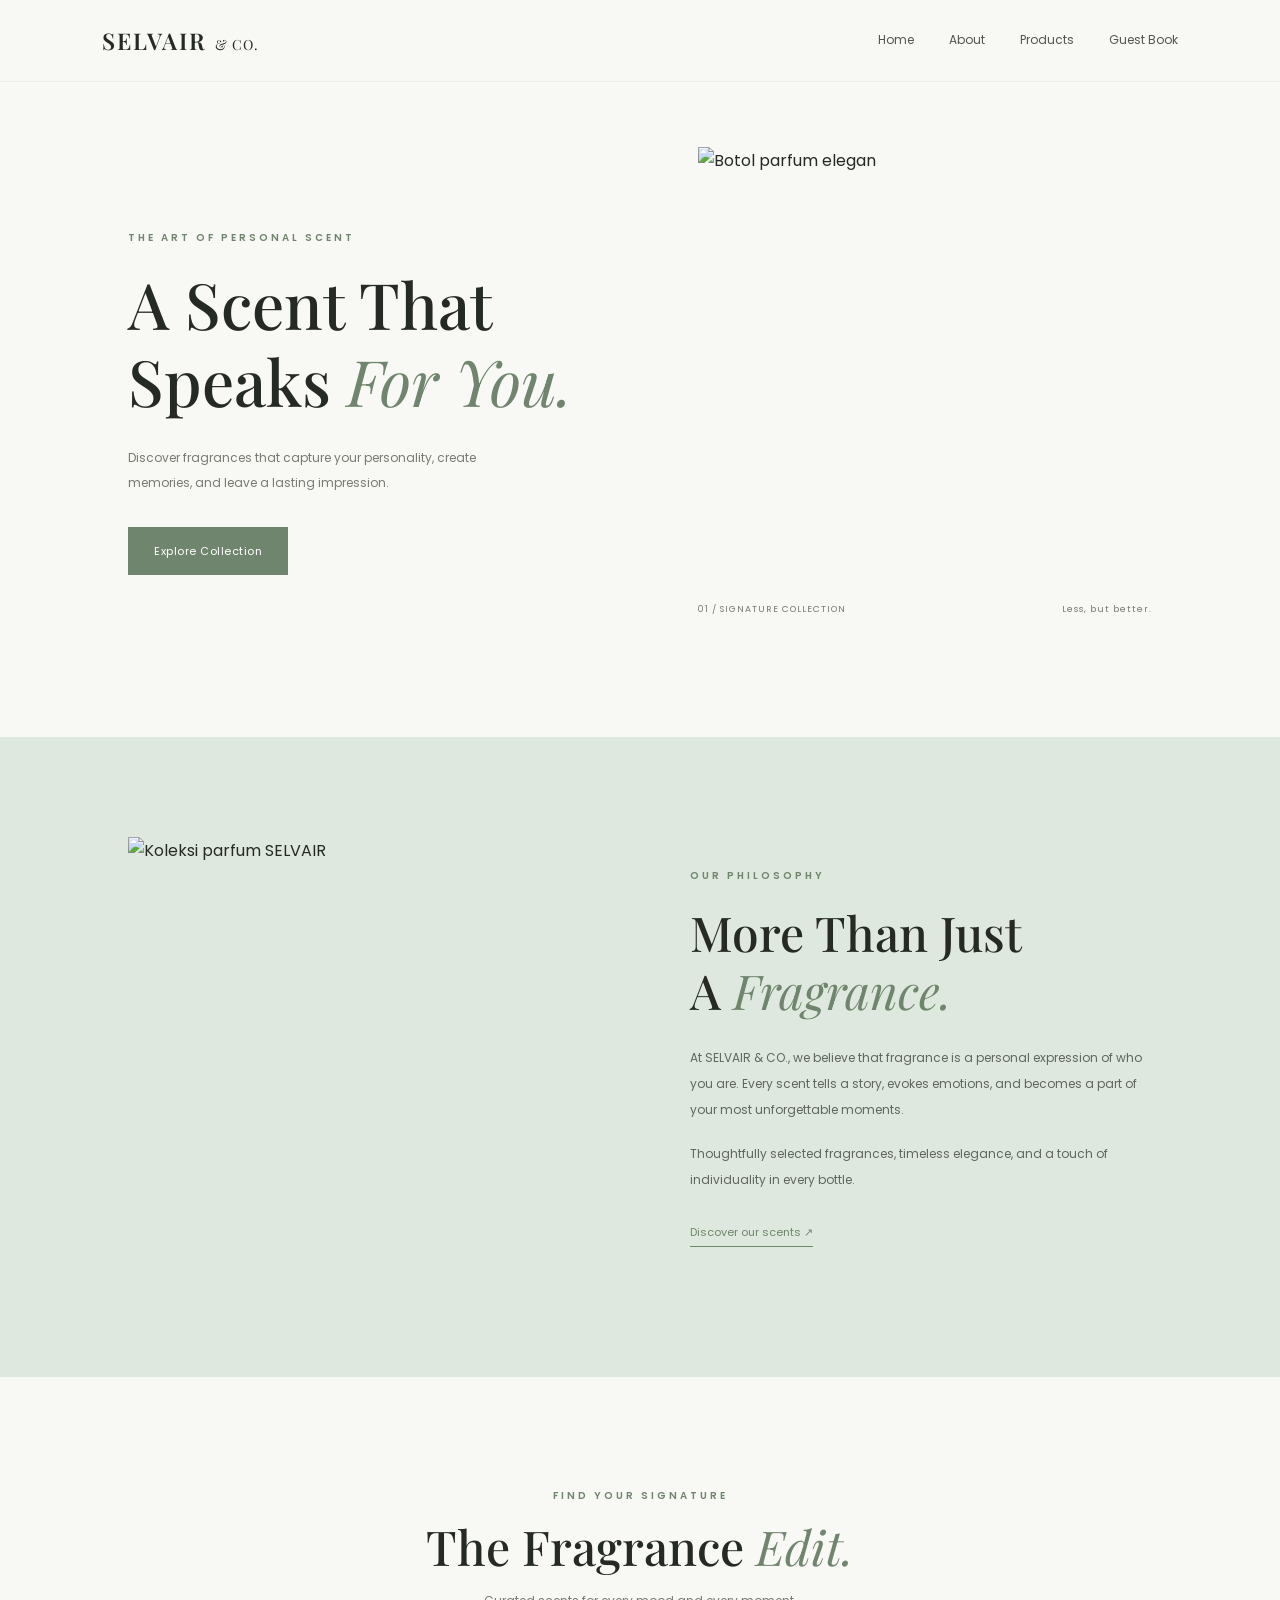
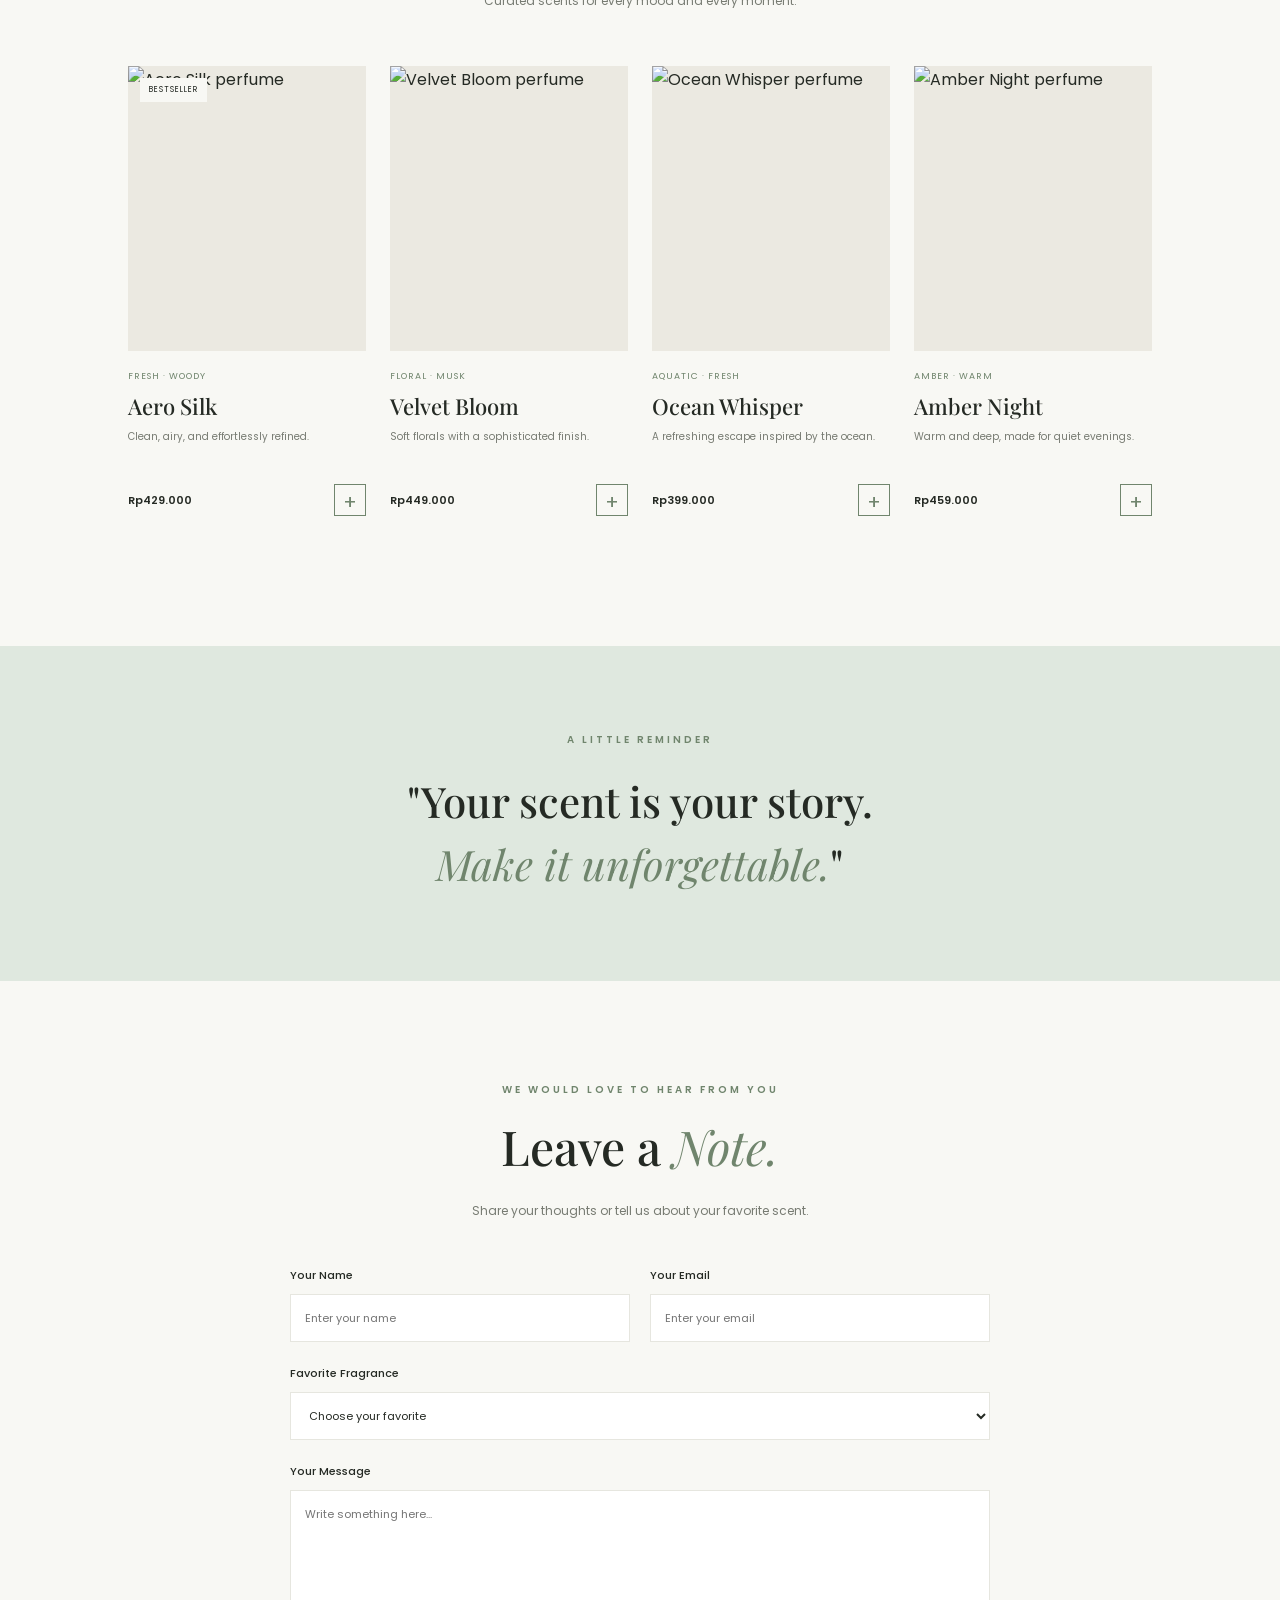
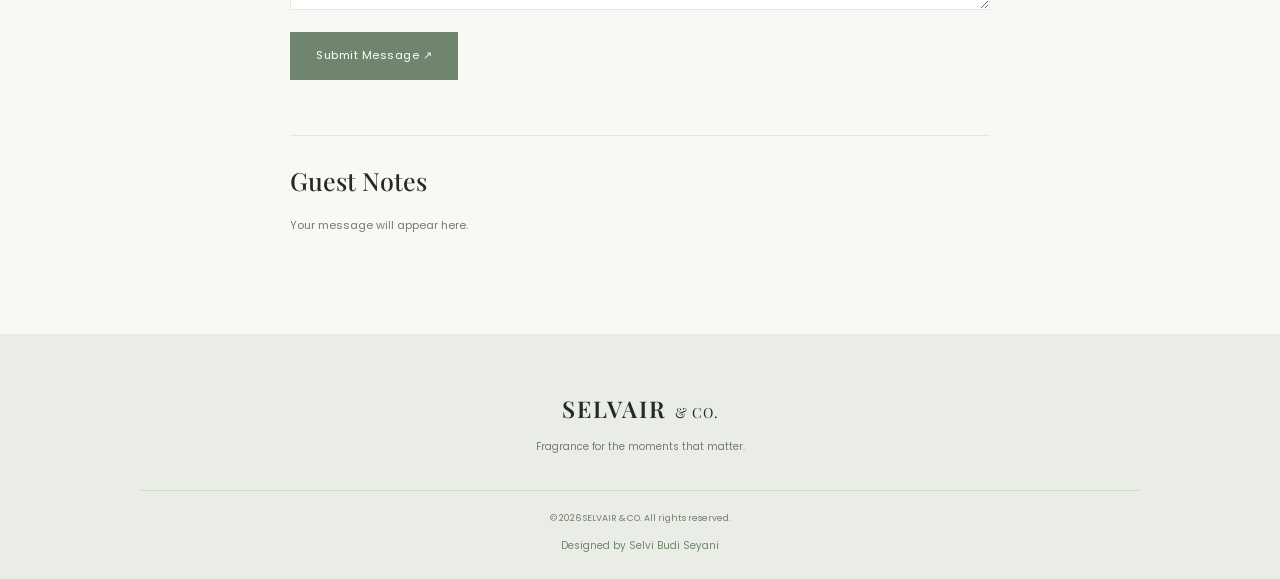
==== indext.html @ 97bc2bb8 "paket htmlh" ====
<!DOCTYPE html>
<html lang="id">
<head>
    <meta charset="UTF-8">
    <meta name="viewport" content="width=device-width, initial-scale=1.0">
    <title>SELVAIR & CO. | Perfume Store</title>

    <link rel="preconnect" href="https://fonts.googleapis.com">
    <link rel="preconnect" href="https://fonts.gstatic.com" crossorigin>
    <link href="https://fonts.googleapis.com/css2?family=Playfair+Display:wght@400;500;600;700&family=Poppins:wght@300;400;500;600&display=swap" rel="stylesheet">

    <link rel="stylesheet" href="style.css">
</head>
<body>

    <header class="navbar">
        <a href="#home" class="logo">SELVAIR <span>& CO.</span></a>

        <button class="menu-toggle" id="menuToggle"
            aria-label="Buka menu" aria-expanded="false">
            ☰
        </button>

        <nav id="navMenu">
            <a href="#home">Home</a>
            <a href="#about">About</a>
            <a href="#products">Products</a>
            <a href="#guestbook">Guest Book</a>
        </nav>
    </header>

    <main>
        <section class="hero" id="home">
            <div class="hero-content">
                <p class="eyebrow">THE ART OF PERSONAL SCENT</p>
                <h1>A Scent That<br>Speaks <em>For You.</em></h1>
                <p class="hero-description">
                    Discover fragrances that capture your personality,
                    create memories, and leave a lasting impression.
                </p>
                <a href="#products" class="button">Explore Collection</a>
            </div>

            <div class="hero-image">
                <img
                    src="https://images.unsplash.com/photo-1594035910387-fea47794261f?auto=format&fit=crop&w=1000&q=85"
                    alt="Botol parfum elegan">
                <div class="image-caption">
                    <span>01 / SIGNATURE COLLECTION</span>
                    <span>Less, but better.</span>
                </div>
            </div>
        </section>

        <section class="about section" id="about">
            <div class="about-image">
                <img
                    src="https://images.unsplash.com/photo-1541643600914-78b084683601?auto=format&fit=crop&w=900&q=85"
                    alt="Koleksi parfum SELVAIR">
            </div>

            <div class="about-content">
                <p class="eyebrow">OUR PHILOSOPHY</p>
                <h2>More Than Just<br>A <em>Fragrance.</em></h2>
                <p>
                    At SELVAIR & CO., we believe that fragrance is a
                    personal expression of who you are. Every scent
                    tells a story, evokes emotions, and becomes a part
                    of your most unforgettable moments.
                </p>
                <p>
                    Thoughtfully selected fragrances, timeless elegance,
                    and a touch of individuality in every bottle.
                </p>
                <a href="#products" class="text-link">Discover our scents ↗</a>
            </div>
        </section>

        <section class="products section" id="products">
            <div class="section-heading">
                <p class="eyebrow">FIND YOUR SIGNATURE</p>
                <h2>The Fragrance <em>Edit.</em></h2>
                <p>Curated scents for every mood and every moment.</p>
            </div>

            <div class="product-grid">
                <article class="product-card">
                    <div class="product-image">
                        <img
                            src="https://images.unsplash.com/photo-1592945403244-b3fbafd7f539?auto=format&fit=crop&w=700&q=85"
                            alt="Aero Silk perfume">
                        <span class="product-tag">BESTSELLER</span>
                    </div>
                    <div class="product-info">
                        <p class="product-category">FRESH · WOODY</p>
                        <h3>Aero Silk</h3>
                        <p class="product-description">
                            Clean, airy, and effortlessly refined.
                        </p>
                        <div class="product-bottom">
                            <span class="price">Rp429.000</span>
                            <button class="add-button"
                                data-product="Aero Silk"
                                aria-label="Pilih Aero Silk">+</button>
                        </div>
                    </div>
                </article>

                <article class="product-card">
                    <div class="product-image">
                        <img
                            src="https://images.unsplash.com/photo-1615634260167-c8cdede054de?auto=format&fit=crop&w=700&q=85"
                            alt="Velvet Bloom perfume">
                    </div>
                    <div class="product-info">
                        <p class="product-category">FLORAL · MUSK</p>
                        <h3>Velvet Bloom</h3>
                        <p class="product-description">
                            Soft florals with a sophisticated finish.
                        </p>
                        <div class="product-bottom">
                            <span class="price">Rp449.000</span>
                            <button class="add-button"
                                data-product="Velvet Bloom"
                                aria-label="Pilih Velvet Bloom">+</button>
                        </div>
                    </div>
                </article>

                <article class="product-card">
                    <div class="product-image">
                        <img
                            src="https://images.unsplash.com/photo-1590736969955-71cc94901144?auto=format&fit=crop&w=700&q=85"
                            alt="Ocean Whisper perfume">
                    </div>
                    <div class="product-info">
                        <p class="product-category">AQUATIC · FRESH</p>
                        <h3>Ocean Whisper</h3>
                        <p class="product-description">
                            A refreshing escape inspired by the ocean.
                        </p>
                        <div class="product-bottom">
                            <span class="price">Rp399.000</span>
                            <button class="add-button"
                                data-product="Ocean Whisper"
                                aria-label="Pilih Ocean Whisper">+</button>
                        </div>
                    </div>
                </article>

                <article class="product-card">
                    <div class="product-image">
                        <img
                            src="https://images.unsplash.com/photo-1595425970377-c9703cf48b6d?auto=format&fit=crop&w=700&q=85"
                            alt="Amber Night perfume">
                    </div>
                    <div class="product-info">
                        <p class="product-category">AMBER · WARM</p>
                        <h3>Amber Night</h3>
                        <p class="product-description">
                            Warm and deep, made for quiet evenings.
                        </p>
                        <div class="product-bottom">
                            <span class="price">Rp459.000</span>
                            <button class="add-button"
                                data-product="Amber Night"
                                aria-label="Pilih Amber Night">+</button>
                        </div>
                    </div>
                </article>
            </div>

            <p class="selection-message" id="selectionMessage"
                role="status" aria-live="polite"></p>
        </section>

        <section class="quote-section">
            <p class="eyebrow">A LITTLE REMINDER</p>
            <h2>"Your scent is your story.<br><em>Make it unforgettable.</em>"</h2>
        </section>

        <section class="guestbook section" id="guestbook">
            <div class="guestbook-heading">
                <p class="eyebrow">WE WOULD LOVE TO HEAR FROM YOU</p>
                <h2>Leave a <em>Note.</em></h2>
                <p>Share your thoughts or tell us about your favorite scent.</p>
            </div>

            <form id="guestForm">
                <div class="form-row">
                    <div class="form-group">
                        <label for="name">Your Name</label>
                        <input type="text" id="name" name="name"
                            placeholder="Enter your name" required>
                    </div>

                    <div class="form-group">
                        <label for="email">Your Email</label>
                        <input type="email" id="email" name="email"
                            placeholder="Enter your email" required>
                    </div>
                </div>

                <div class="form-group">
                    <label for="favorite">Favorite Fragrance</label>
                    <select id="favorite" name="favorite" required>
                        <option value="">Choose your favorite</option>
                        <option>Aero Silk</option>
                        <option>Velvet Bloom</option>
                        <option>Ocean Whisper</option>
                        <option>Amber Night</option>
                        <option>Other</option>
                    </select>
                </div>

                <div class="form-group">
                    <label for="message">Your Message</label>
                    <textarea id="message" name="message" rows="4"
                        placeholder="Write something here..."
                        required></textarea>
                </div>

                <button type="submit" class="button submit-button">
                    Submit Message ↗
                </button>
            </form>

            <div class="guestbook-entries" id="guestEntries"
                aria-live="polite">
                <h3>Guest Notes</h3>
                <p class="empty-message">Your message will appear here.</p>
            </div>
        </section>
    </main>

    <footer class="footer">
        <a href="#home" class="logo">SELVAIR <span>& CO.</span></a>
        <p>Fragrance for the moments that matter.</p>
        <div class="footer-line"></div>
        <p class="copyright">
            © 2026 SELVAIR & CO. All rights reserved.
        </p>
        <p class="designer">Designed by Selvi Budi Seyani</p>
    </footer>

    <script src="script.js"></script>
</body>
</html>
---- style.css ----
:root {
    --cream: #f8f8f4;
    --sage: #dfe8df;
    --green: #70856d;
    --dark: #252a24;
    --muted: #777b72;
    --white: #ffffff;
    --border: #e6e6df;
}

* {
    margin: 0;
    padding: 0;
    box-sizing: border-box;
    scroll-behavior: smooth;
}

body {
    font-family: 'Poppins', sans-serif;
    background: var(--cream);
    color: var(--dark);
    line-height: 1.7;
}

a {
    color: inherit;
    text-decoration: none;
}

img {
    display: block;
    width: 100%;
    object-fit: cover;
}

button,
input,
textarea,
select {
    font: inherit;
}

button {
    cursor: pointer;
}

/* NAVBAR */

.navbar {
    height: 82px;
    padding: 0 8%;
    display: flex;
    align-items: center;
    justify-content: space-between;
    background: var(--cream);
    position: sticky;
    top: 0;
    z-index: 100;
    border-bottom: 1px solid rgba(0, 0, 0, 0.04);
}

.logo {
    font-family: 'Playfair Display', serif;
    font-size: 23px;
    font-weight: 600;
    letter-spacing: 2px;
    white-space: nowrap;
}

.logo span {
    font-size: 14px;
    font-weight: 400;
    letter-spacing: 1px;
}

.navbar nav {
    display: flex;
    align-items: center;
    gap: 35px;
}

.navbar nav a {
    font-size: 12px;
    color: #53564f;
    transition: color 0.3s;
}

.navbar nav a:hover {
    color: var(--green);
}

.menu-toggle {
    display: none;
    border: none;
    background: none;
    color: var(--dark);
    font-size: 26px;
}

/* HERO */

.hero {
    min-height: 610px;
    display: grid;
    grid-template-columns: 1fr 0.9fr;
    align-items: center;
    gap: 65px;
    padding: 65px 10% 80px;
}

.hero-content {
    padding: 20px 0;
}

.eyebrow {
    color: var(--green);
    font-size: 10px;
    font-weight: 600;
    letter-spacing: 3px;
    margin-bottom: 20px;
}

h1,
h2,
h3 {
    font-family: 'Playfair Display', serif;
    font-weight: 500;
    line-height: 1.2;
}

.hero h1 {
    font-size: clamp(42px, 5vw, 65px);
    margin-bottom: 25px;
}

h1 em,
h2 em {
    color: var(--green);
    font-weight: 400;
}

.hero-description {
    max-width: 390px;
    font-size: 12px;
    line-height: 2.1;
    color: var(--muted);
    margin-bottom: 32px;
}

.button {
    display: inline-flex;
    justify-content: center;
    align-items: center;
    min-height: 48px;
    padding: 13px 25px;
    background: var(--green);
    color: var(--white);
    border: 1px solid var(--green);
    font-size: 11px;
    letter-spacing: 0.5px;
    transition: background 0.3s, color 0.3s;
}

.button:hover {
    background: transparent;
    color: var(--green);
}

.hero-image {
    position: relative;
    padding-bottom: 40px;
}

.hero-image img {
    height: 440px;
    object-position: center;
}

.image-caption {
    display: flex;
    justify-content: space-between;
    gap: 10px;
    padding-top: 15px;
    color: var(--muted);
    font-size: 9px;
    letter-spacing: 1px;
}

/* ABOUT */

.section {
    padding: 100px 10%;
}

.about {
    display: grid;
    grid-template-columns: 1fr 1fr;
    align-items: center;
    gap: 100px;
    background: var(--sage);
}

.about-image img {
    height: 440px;
}

.about-content h2,
.section-heading h2,
.guestbook-heading h2 {
    font-size: clamp(35px, 4vw, 48px);
    margin-bottom: 25px;
}

.about-content > p:not(.eyebrow) {
    font-size: 12px;
    line-height: 2.2;
    color: #60665d;
    margin-bottom: 17px;
}

.text-link {
    display: inline-block;
    margin-top: 12px;
    padding-bottom: 5px;
    border-bottom: 1px solid var(--green);
    font-size: 11px;
    color: var(--green);
}

/* PRODUCTS */

.products {
    padding-top: 110px;
    padding-bottom: 100px;
}

.section-heading {
    text-align: center;
    margin-bottom: 55px;
}

.section-heading .eyebrow {
    margin-bottom: 14px;
}

.section-heading h2 {
    margin-bottom: 15px;
}

.section-heading > p:last-child {
    font-size: 12px;
    color: var(--muted);
}

.product-grid {
    display: grid;
    grid-template-columns: repeat(4, minmax(0, 1fr));
    gap: 24px;
}

.product-card {
    min-width: 0;
}

.product-image {
    position: relative;
    overflow: hidden;
    background: #ebe9e1;
}

.product-image img {
    height: 285px;
    transition: transform 0.5s;
}

.product-card:hover .product-image img {
    transform: scale(1.05);
}

.product-tag {
    position: absolute;
    top: 12px;
    left: 12px;
    padding: 5px 9px;
    background: var(--cream);
    font-size: 8px;
    letter-spacing: 1px;
}

.product-info {
    padding-top: 18px;
}

.product-category {
    color: var(--green);
    font-size: 9px;
    letter-spacing: 1px;
}

.product-info h3 {
    font-size: 22px;
    margin: 8px 0;
}

.product-description {
    min-height: 42px;
    font-size: 10px;
    color: var(--muted);
    line-height: 1.9;
}

.product-bottom {
    display: flex;
    justify-content: space-between;
    align-items: center;
    gap: 8px;
    margin-top: 15px;
}

.price {
    font-size: 11px;
    font-weight: 600;
}

.add-button {
    width: 32px;
    height: 32px;
    border: 1px solid var(--green);
    background: transparent;
    color: var(--green);
    font-size: 20px;
    transition: all 0.3s;
}

.add-button:hover {
    background: var(--green);
    color: var(--white);
}

.selection-message {
    text-align: center;
    color: var(--green);
    font-size: 12px;
    margin-top: 30px;
}

/* QUOTE */

.quote-section {
    padding: 85px 20px;
    text-align: center;
    background: var(--sage);
}

.quote-section .eyebrow {
    margin-bottom: 22px;
}

.quote-section h2 {
    font-size: clamp(28px, 4vw, 42px);
    line-height: 1.5;
}

/* GUEST BOOK */

.guestbook {
    max-width: 1050px;
    margin: auto;
}

.guestbook-heading {
    text-align: center;
    margin-bottom: 45px;
}

.guestbook-heading > p:last-child {
    font-size: 12px;
    color: var(--muted);
}

#guestForm {
    max-width: 700px;
    margin: auto;
}

.form-row {
    display: grid;
    grid-template-columns: 1fr 1fr;
    gap: 20px;
}

.form-group {
    display: flex;
    flex-direction: column;
    gap: 9px;
    margin-bottom: 22px;
}

.form-group label {
    font-size: 11px;
    font-weight: 500;
}

.form-group input,
.form-group textarea,
.form-group select {
    width: 100%;
    padding: 14px;
    background: var(--white);
    color: var(--dark);
    border: 1px solid var(--border);
    outline: none;
    border-radius: 0;
    font-size: 11px;
}

.form-group input:focus,
.form-group textarea:focus,
.form-group select:focus {
    border-color: var(--green);
}

.form-group textarea {
    resize: vertical;
    min-height: 120px;
}

.submit-button {
    border-radius: 0;
}

.guestbook-entries {
    max-width: 700px;
    margin: 55px auto 0;
    border-top: 1px solid var(--border);
    padding-top: 30px;
}

.guestbook-entries h3 {
    font-size: 25px;
    margin-bottom: 20px;
}

.empty-message {
    font-size: 11px;
    color: var(--muted);
}

.guest-entry {
    padding: 20px 0;
    border-bottom: 1px solid var(--border);
    overflow-wrap: anywhere;
}

.guest-entry h4 {
    font-size: 13px;
    font-weight: 500;
}

.guest-entry p {
    margin-top: 8px;
    font-size: 11px;
    color: var(--muted);
    white-space: pre-wrap;
}

.guest-entry .entry-favorite {
    color: var(--green);
    font-size: 10px;
}

/* FOOTER */

.footer {
    padding: 55px 20px 25px;
    text-align: center;
    background: #e9ede5;
}

.footer > p {
    margin-top: 10px;
    color: var(--muted);
    font-size: 10px;
}

.footer-line {
    max-width: 1000px;
    height: 1px;
    margin: 35px auto 20px;
    background: #d5dacf;
}

.footer .copyright {
    font-size: 9px;
}

.footer .designer {
    color: var(--green);
    font-size: 10px;
}

/* RESPONSIVE */

@media (max-width: 1000px) {
    .navbar {
        padding: 0 5%;
    }

    .navbar nav {
        gap: 20px;
    }

    .hero {
        padding: 55px 7%;
        gap: 35px;
    }

    .section {
        padding-left: 7%;
        padding-right: 7%;
    }

    .about {
        gap: 45px;
    }

    .product-grid {
        grid-template-columns: repeat(2, minmax(0, 1fr));
        gap: 35px 22px;
    }

    .product-image img {
        height: 320px;
    }
}

@media (max-width: 600px) {
    .navbar {
        height: 70px;
    }

    .logo {
        font-size: 20px;
    }

    .logo span {
        font-size: 12px;
    }

    .menu-toggle {
        display: block;
    }

    .navbar nav {
        display: none;
        position: absolute;
        top: 70px;
        left: 0;
        right: 0;
        padding: 20px 7%;
        background: var(--cream);
        border-bottom: 1px solid var(--border);
        flex-direction: column;
        align-items: flex-start;
        gap: 18px;
    }

    .navbar nav.open {
        display: flex;
    }

    .hero {
        grid-template-columns: 1fr;
        gap: 35px;
        padding: 55px 7% 45px;
    }

    .hero h1 {
        font-size: 47px;
    }

    .hero-image img {
        height: 350px;
    }

    .about {
        grid-template-columns: 1fr;
        gap: 35px;
    }

    .section {
        padding-top: 70px;
        padding-bottom: 70px;
    }

    .about-image img {
        height: 330px;
    }

    .product-grid {
        gap: 30px 14px;
    }

    .product-image img {
        height: 220px;
    }

    .product-info h3 {
        font-size: 19px;
    }

    .product-description {
        min-height: 55px;
    }

    .price {
        font-size: 10px;
    }

    .add-button {
        width: 29px;
        height: 29px;
        flex-shrink: 0;
    }

    .form-row {
        grid-template-columns: 1fr;
        gap: 0;
    }

    .quote-section {
        padding: 65px 18px;
    }
}
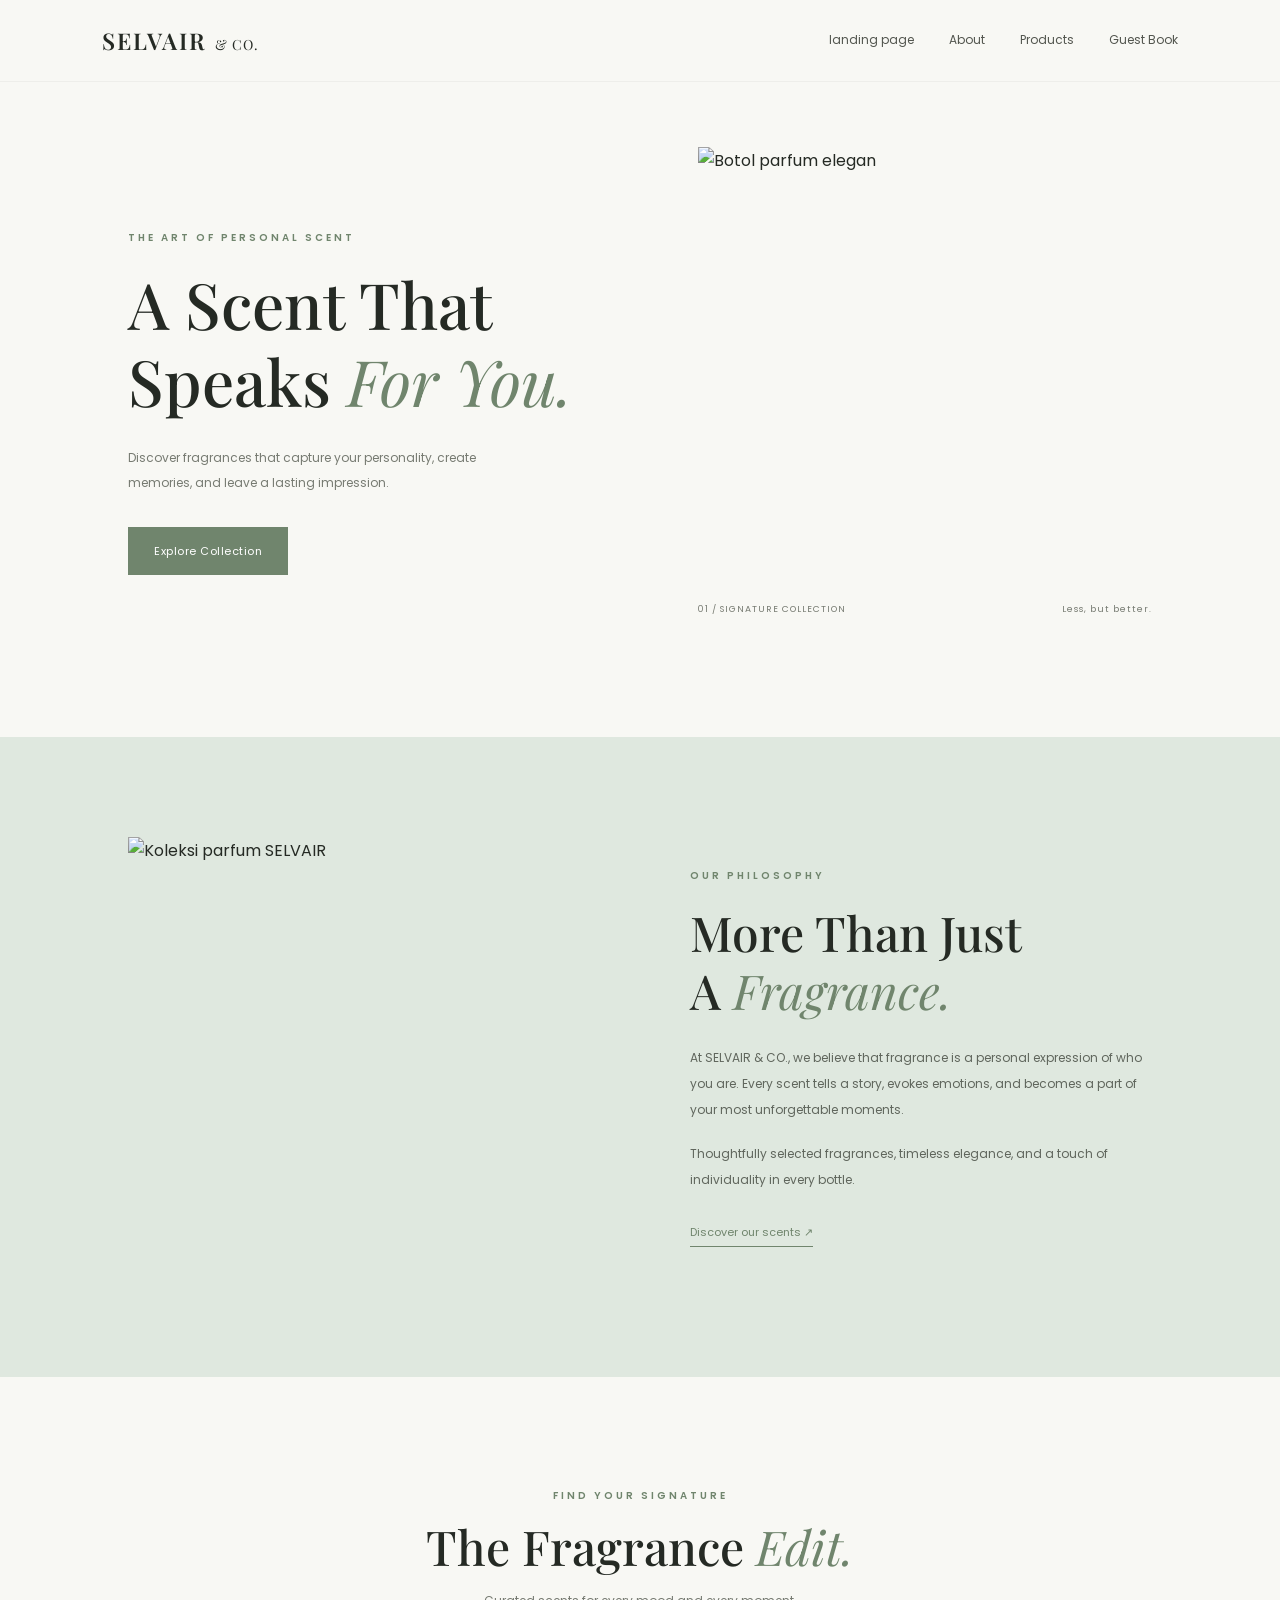
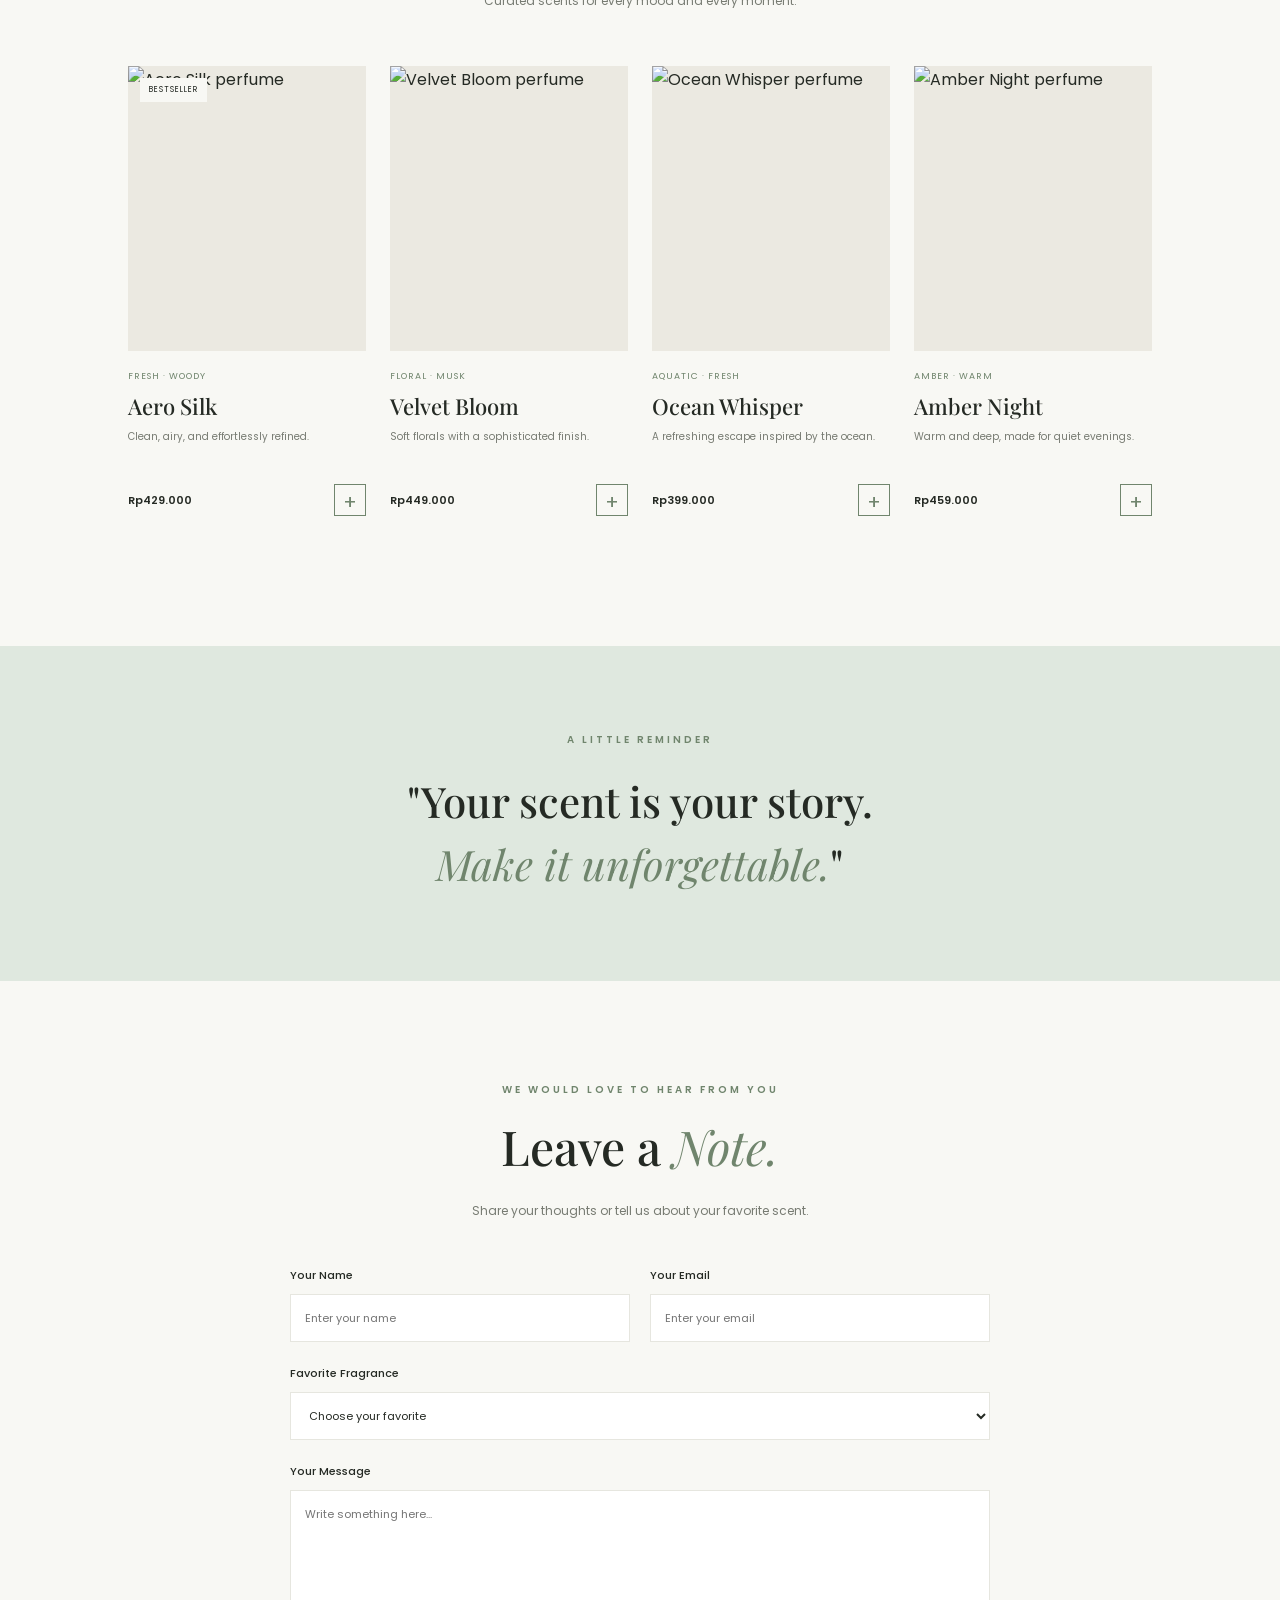
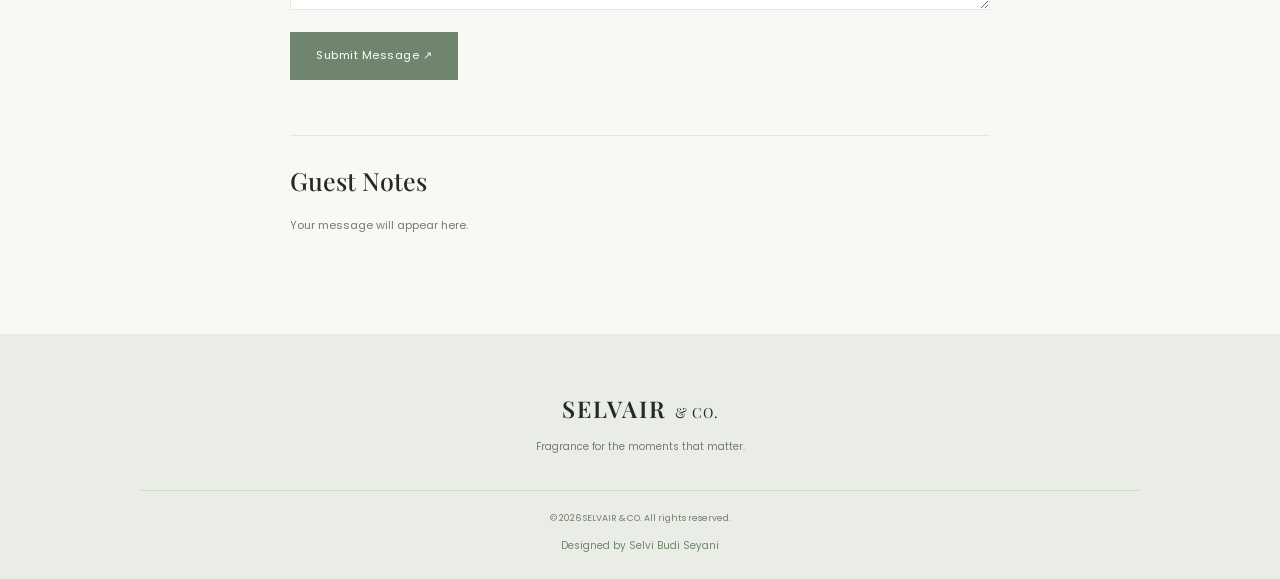
==== commit 2960df71: "second commit" ====
--- a/indext.html
+++ b/indext.html
@@ -22,7 +22,7 @@
         </button>
 
         <nav id="navMenu">
-            <a href="#home">Home</a>
+            <a href="#home">landing page</a>
             <a href="#about">About</a>
             <a href="#products">Products</a>
             <a href="#guestbook">Guest Book</a>
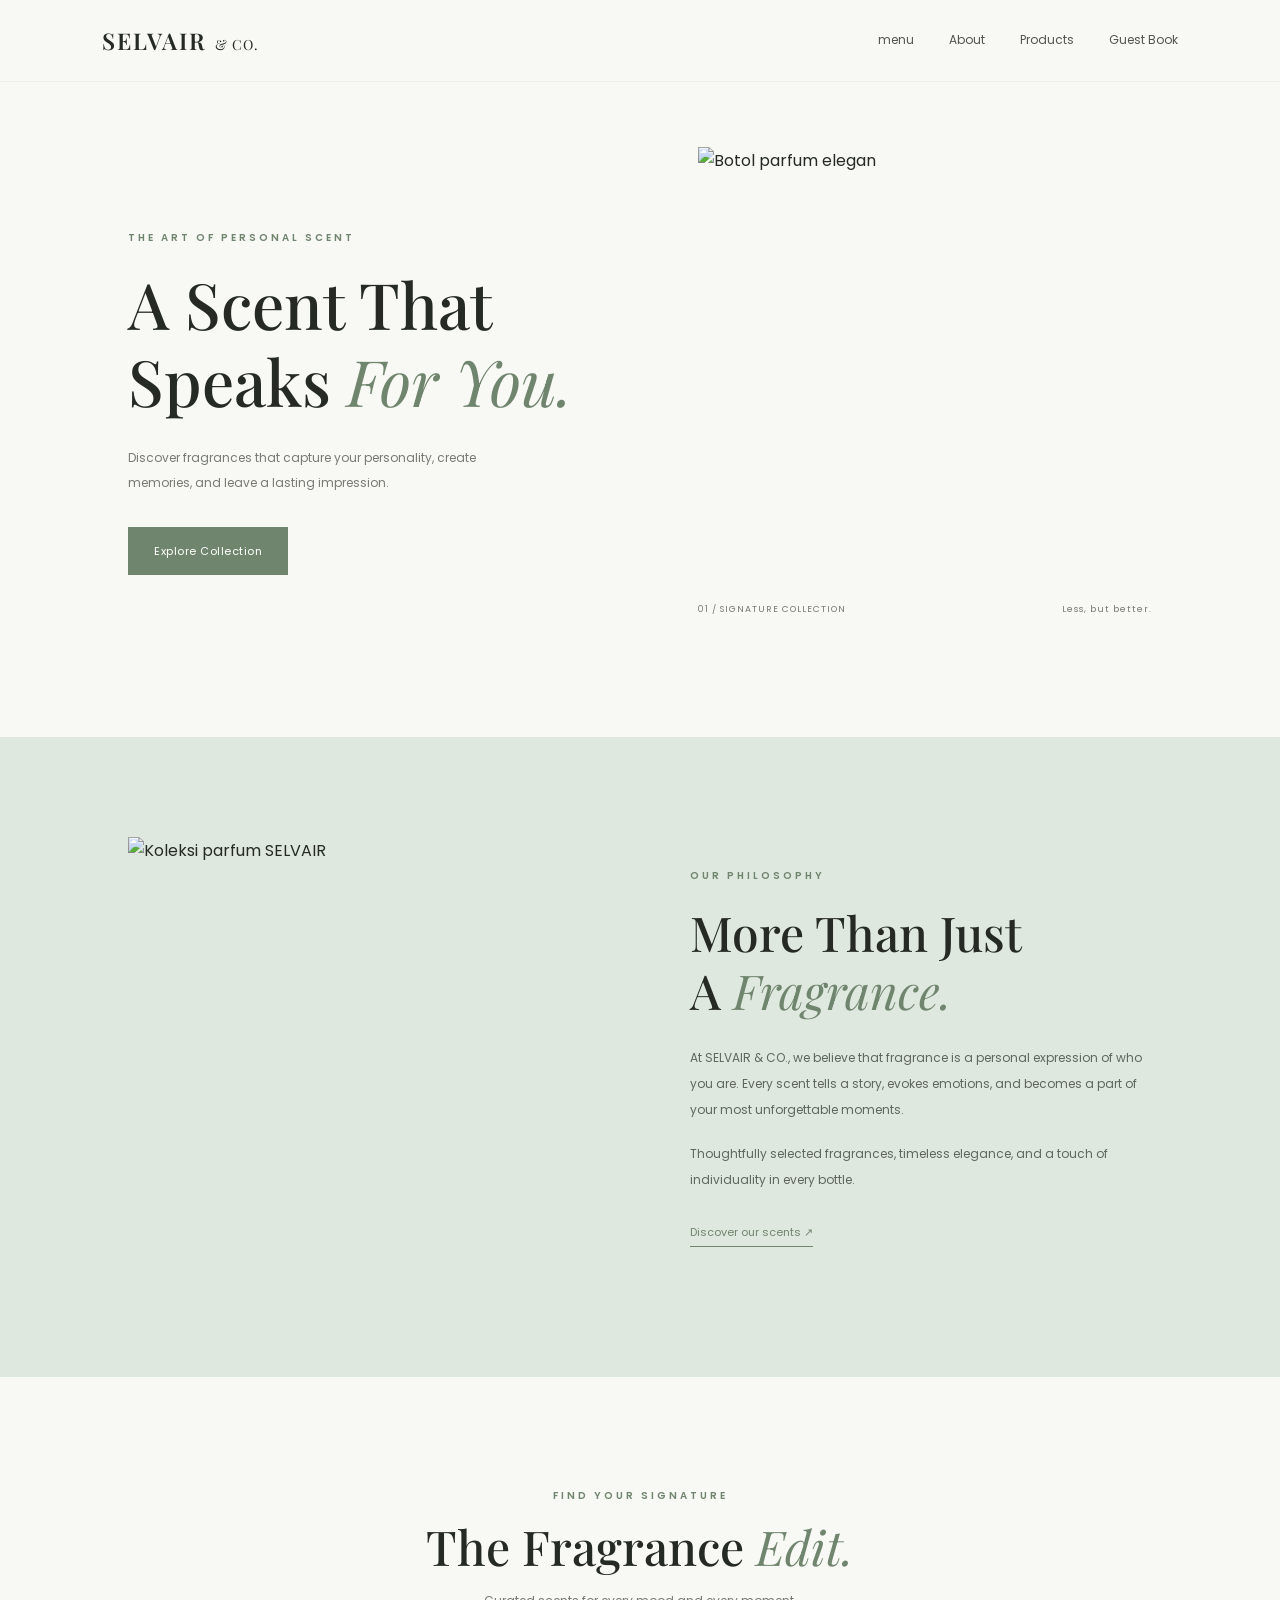
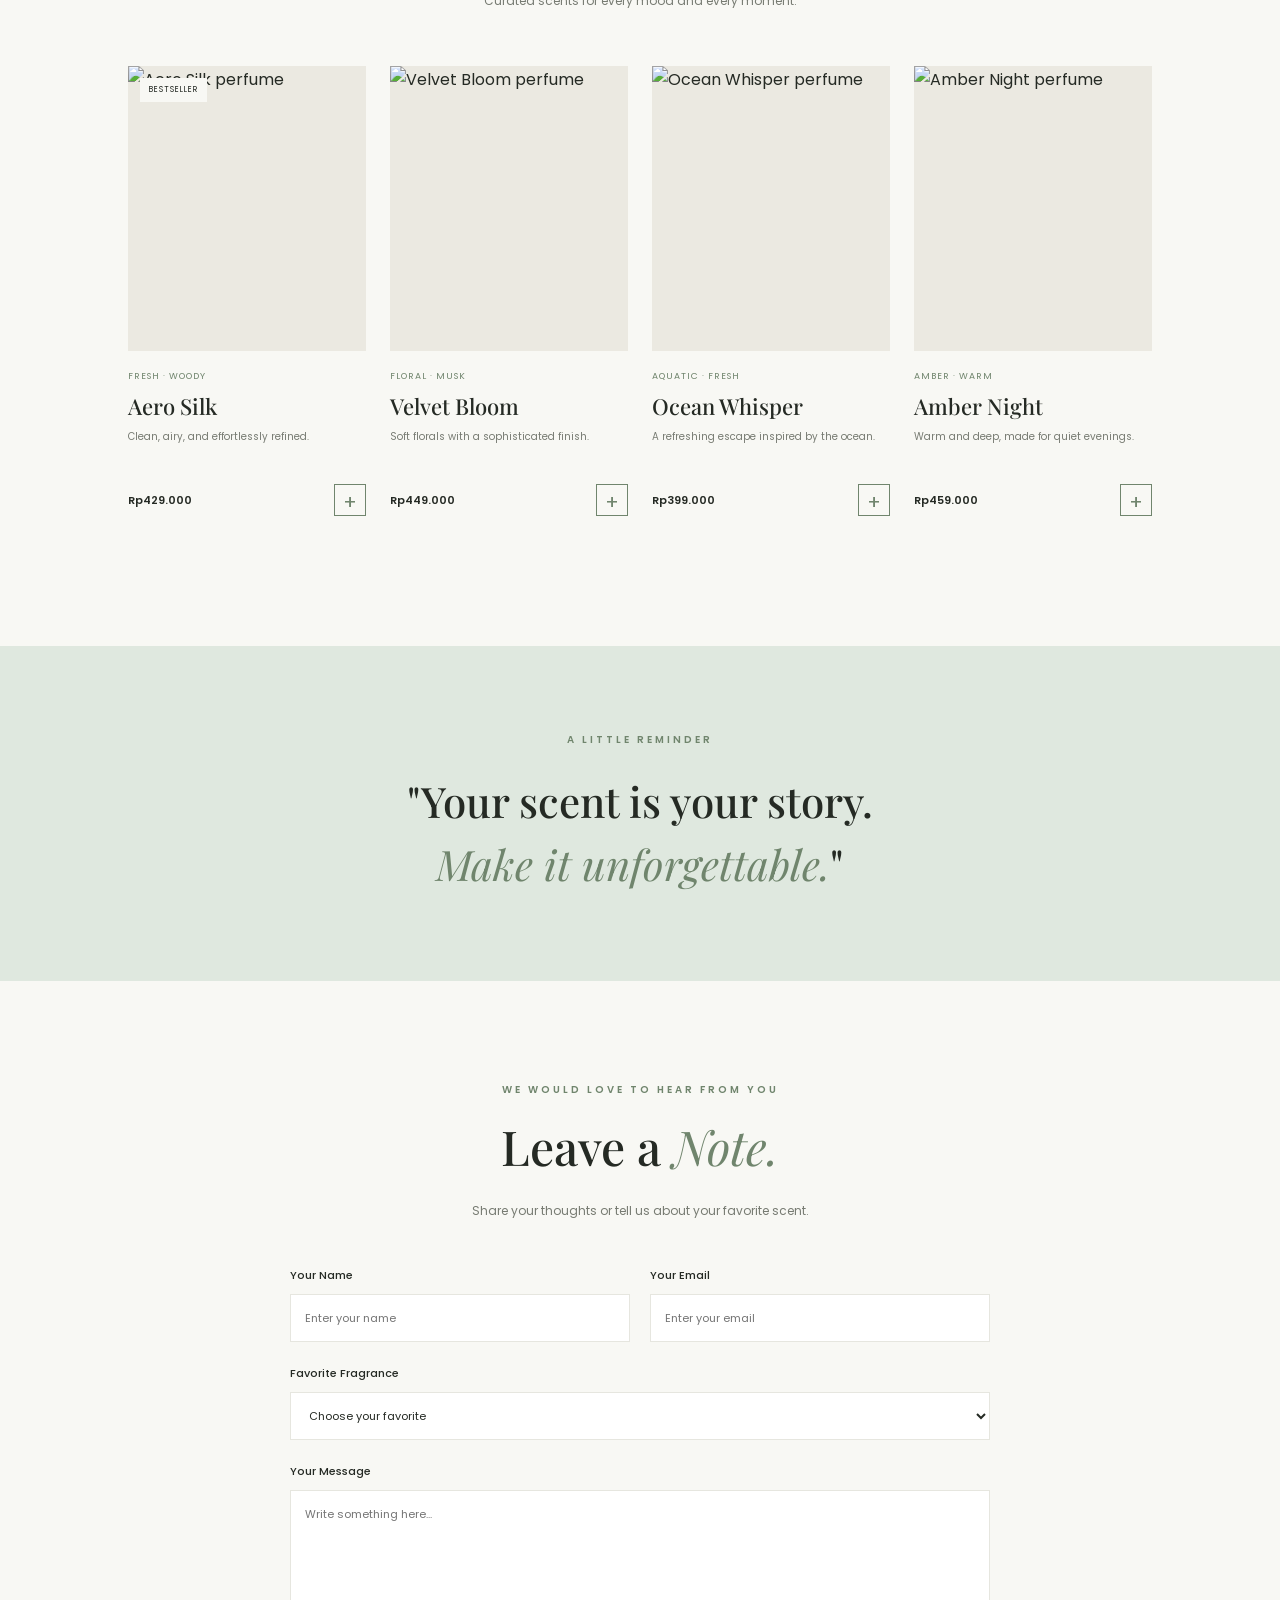
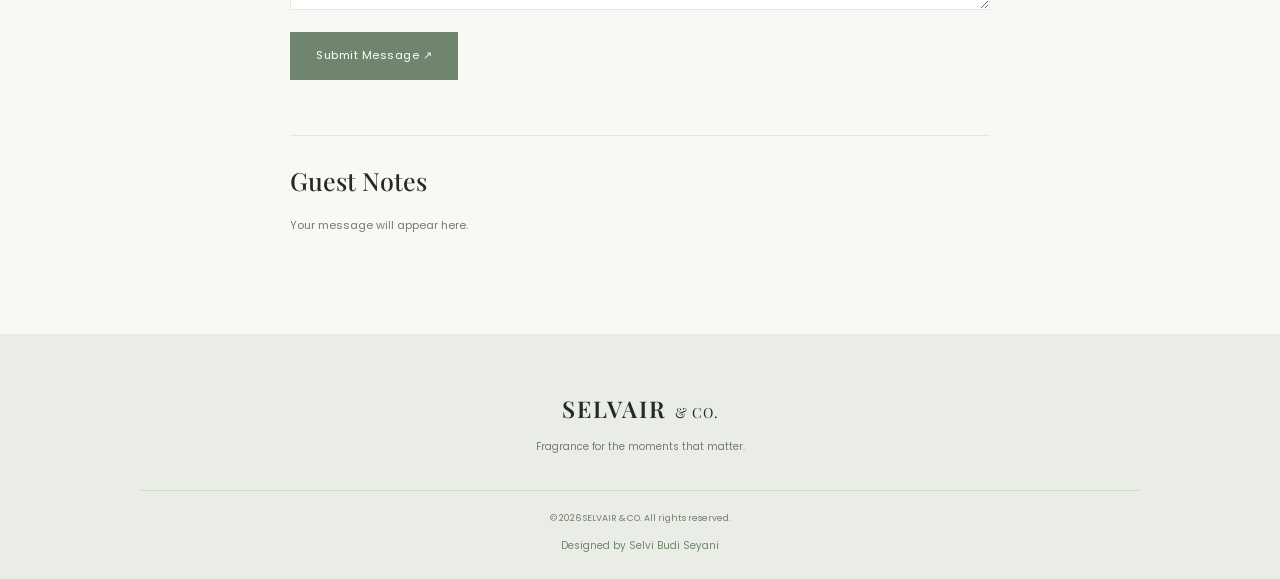
==== commit b9ebb247: "menu" ====
--- a/indext.html
+++ b/indext.html
@@ -22,7 +22,7 @@
         </button>
 
         <nav id="navMenu">
-            <a href="#home">landing page</a>
+            <a href="#home">menu</a>
             <a href="#about">About</a>
             <a href="#products">Products</a>
             <a href="#guestbook">Guest Book</a>
